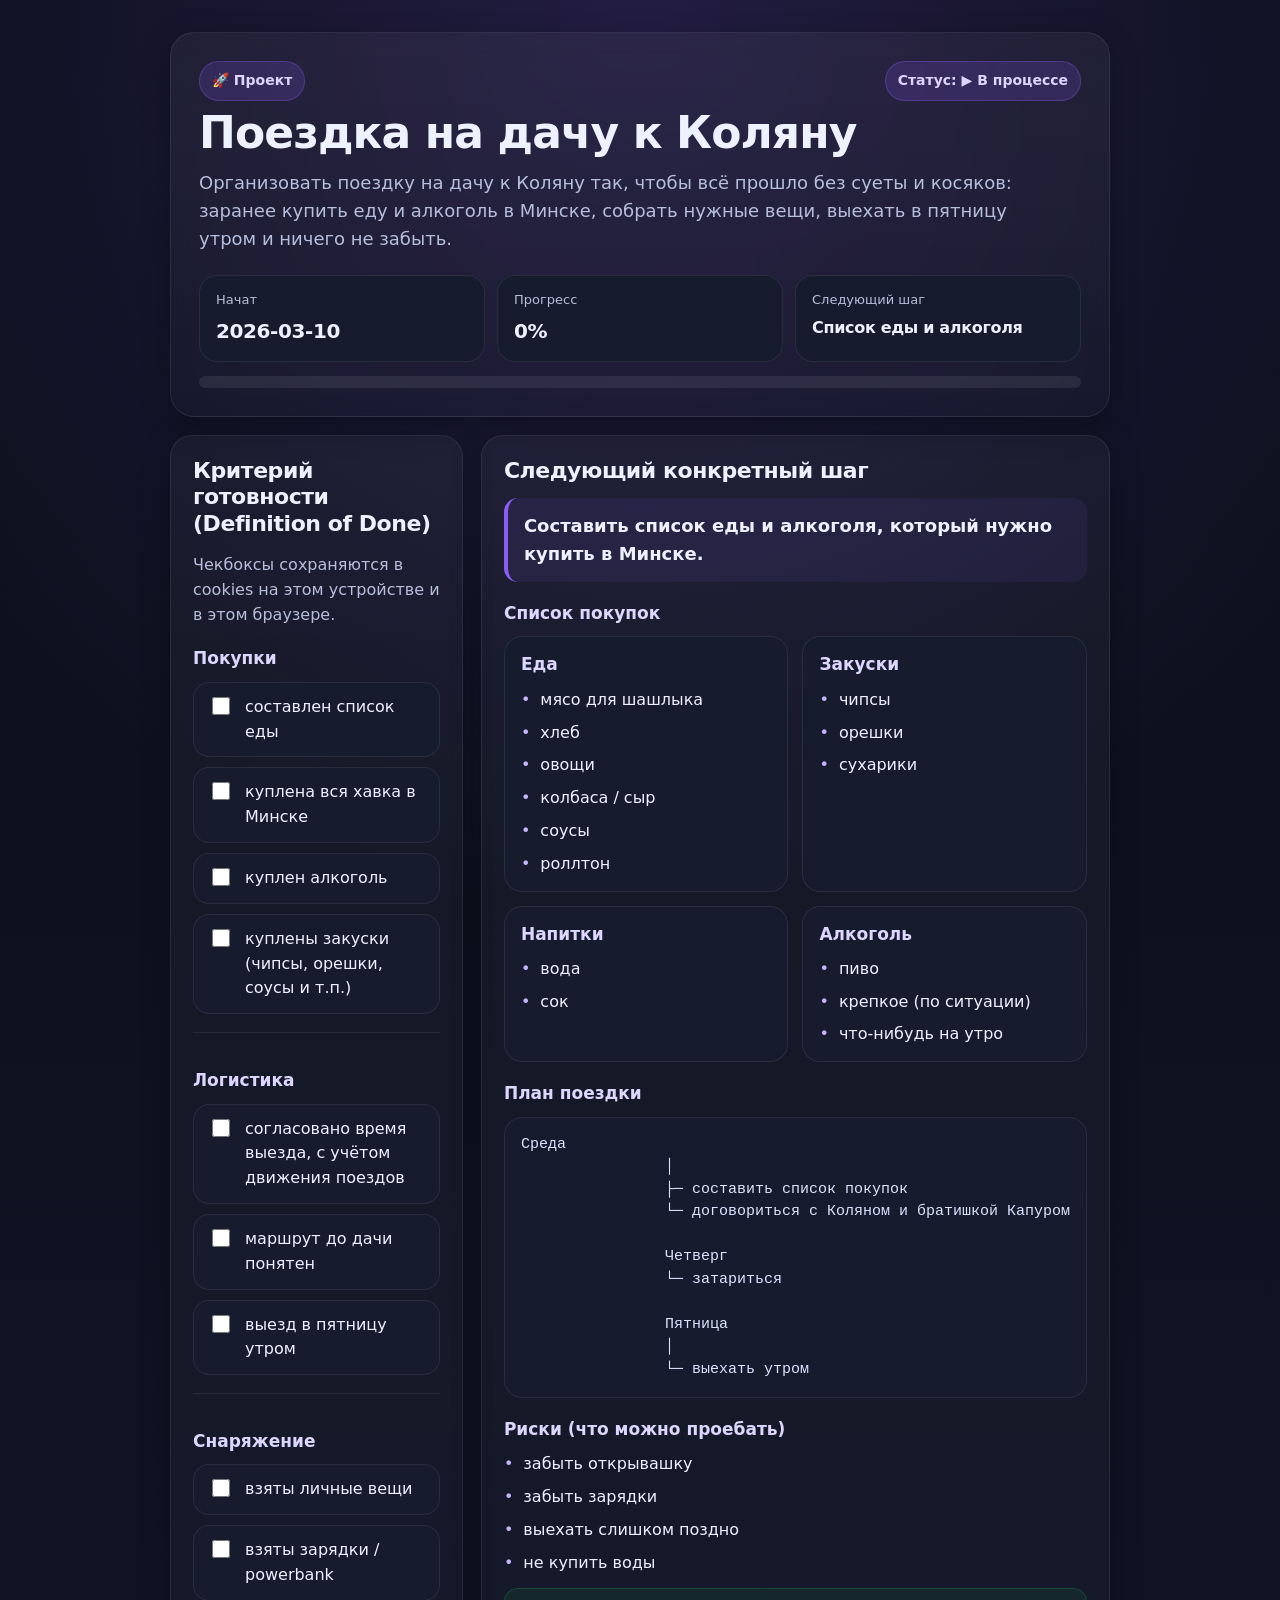
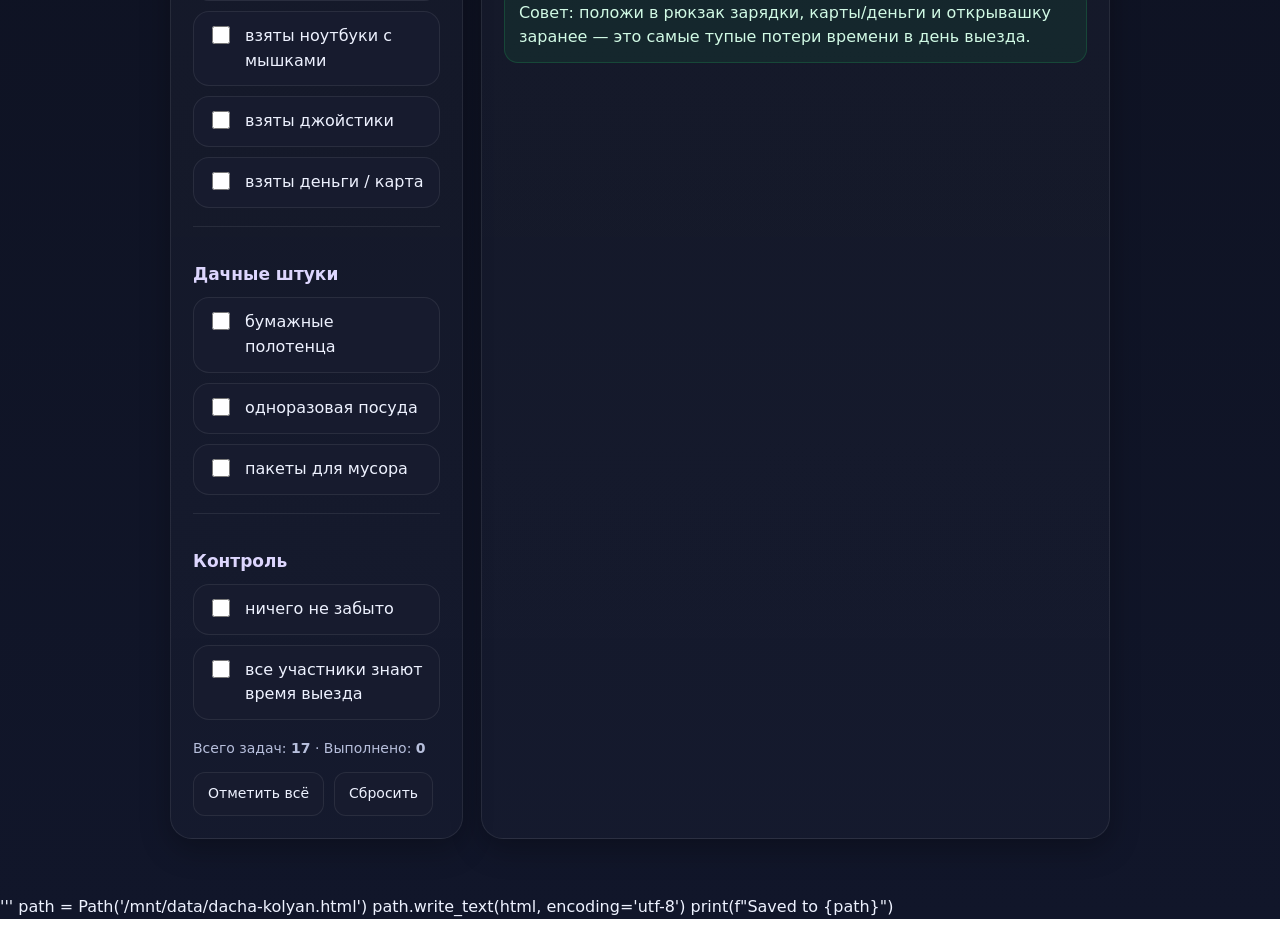
==== dacha-kolyan.html @ 81ea2a4b "add dacha-kolyan project" ====
<!doctype html>
<html lang="ru">
<head>
    <meta charset="UTF-8" />
    <meta name="viewport" content="width=device-width, initial-scale=1.0" />
    <title>Поездка на дачу к Коляну</title>
    <style>
        :root {
            --bg: #0f1220;
            --panel: #171b2e;
            --panel-2: #1e2440;
            --text: #eef2ff;
            --muted: #b7bfdc;
            --accent: #8b5cf6;
            --accent-2: #22c55e;
            --border: rgba(255,255,255,.08);
            --shadow: 0 10px 30px rgba(0,0,0,.28);
        }

        * { box-sizing: border-box; }
        html, body {
            margin: 0;
            padding: 0;
            background:
                    radial-gradient(circle at top, rgba(139,92,246,.18), transparent 35%),
                    linear-gradient(180deg, #0b0e19 0%, #11162a 100%);
            color: var(--text);
            font: 16px/1.55 Inter, ui-sans-serif, system-ui, -apple-system, Segoe UI, Roboto, Arial, sans-serif;
        }

        a { color: inherit; }

        .wrap {
            max-width: 980px;
            margin: 0 auto;
            padding: 32px 20px 56px;
        }

        .hero {
            background: linear-gradient(180deg, rgba(255,255,255,.05), rgba(255,255,255,.02));
            border: 1px solid var(--border);
            border-radius: 24px;
            padding: 28px;
            box-shadow: var(--shadow);
            backdrop-filter: blur(10px);
        }

        .hero-top {
            display: flex;
            gap: 14px;
            align-items: center;
            justify-content: space-between;
            flex-wrap: wrap;
            margin-bottom: 8px;
        }

        .badge {
            display: inline-flex;
            align-items: center;
            gap: 8px;
            background: rgba(139,92,246,.18);
            color: #ddd6fe;
            border: 1px solid rgba(139,92,246,.32);
            border-radius: 999px;
            padding: 8px 12px;
            font-size: 14px;
            font-weight: 600;
        }

        h1 {
            margin: 6px 0 12px;
            font-size: clamp(30px, 5vw, 44px);
            line-height: 1.1;
            letter-spacing: -.02em;
        }

        .lead {
            color: var(--muted);
            font-size: 18px;
            margin: 0;
            max-width: 76ch;
        }

        .stats {
            display: grid;
            grid-template-columns: repeat(3, minmax(0, 1fr));
            gap: 12px;
            margin-top: 22px;
        }

        .stat {
            background: var(--panel);
            border: 1px solid var(--border);
            border-radius: 18px;
            padding: 14px 16px;
        }

        .stat-label {
            color: var(--muted);
            font-size: 13px;
            margin-bottom: 6px;
        }

        .stat-value {
            font-size: 20px;
            font-weight: 700;
            letter-spacing: -.02em;
        }

        .grid {
            display: grid;
            grid-template-columns: 1.2fr .8fr;
            gap: 18px;
            margin-top: 18px;
        }

        .card {
            background: linear-gradient(180deg, rgba(255,255,255,.04), rgba(255,255,255,.02));
            border: 1px solid var(--border);
            border-radius: 22px;
            padding: 22px;
            box-shadow: var(--shadow);
        }

        h2 {
            margin: 0 0 14px;
            font-size: 22px;
            line-height: 1.2;
            letter-spacing: -.02em;
        }

        h3 {
            margin: 18px 0 10px;
            font-size: 17px;
            color: #ddd6fe;
        }

        .muted { color: var(--muted); }

        .todo-section + .todo-section {
            margin-top: 18px;
            padding-top: 16px;
            border-top: 1px solid var(--border);
        }

        .todo-list {
            display: grid;
            gap: 10px;
        }

        label.todo {
            display: flex;
            gap: 12px;
            align-items: flex-start;
            padding: 12px 14px;
            border: 1px solid var(--border);
            background: var(--panel);
            border-radius: 16px;
            cursor: pointer;
            transition: transform .12s ease, border-color .12s ease, background .12s ease;
        }

        label.todo:hover {
            transform: translateY(-1px);
            border-color: rgba(255,255,255,.16);
            background: var(--panel-2);
        }

        .todo input {
            margin-top: 2px;
            width: 18px;
            height: 18px;
            accent-color: var(--accent-2);
            flex: 0 0 auto;
            cursor: pointer;
        }

        .todo .text {
            flex: 1;
        }

        .todo.checked .text {
            text-decoration: line-through;
            color: #93a0c8;
        }

        .inline-note {
            margin-top: 12px;
            padding: 12px 14px;
            border-radius: 14px;
            background: rgba(34,197,94,.08);
            border: 1px solid rgba(34,197,94,.2);
            color: #d1fae5;
        }

        .next-step {
            font-size: 18px;
            font-weight: 600;
            padding: 14px 16px;
            border-left: 4px solid var(--accent);
            background: rgba(139,92,246,.08);
            border-radius: 14px;
        }

        .shopping {
            display: grid;
            grid-template-columns: repeat(2, minmax(0,1fr));
            gap: 14px;
        }

        .mini-card {
            background: var(--panel);
            border: 1px solid var(--border);
            border-radius: 18px;
            padding: 14px 16px;
        }

        ul.clean {
            list-style: none;
            padding: 0;
            margin: 0;
            display: grid;
            gap: 8px;
        }

        ul.clean li::before {
            content: "•";
            color: #c4b5fd;
            margin-right: 10px;
        }

        .plan {
            background: var(--panel);
            border: 1px solid var(--border);
            border-radius: 18px;
            padding: 16px;
            overflow-x: auto;
            font: 15px/1.5 ui-monospace, SFMono-Regular, Menlo, Consolas, monospace;
            white-space: pre;
            color: #dbe4ff;
        }

        .risk-list li::before { color: #fda4af; }

        .footer {
            display: flex;
            align-items: center;
            justify-content: space-between;
            gap: 12px;
            flex-wrap: wrap;
            margin-top: 18px;
            color: var(--muted);
            font-size: 14px;
        }

        .buttons {
            display: flex;
            gap: 10px;
            flex-wrap: wrap;
        }

        button {
            border: 1px solid var(--border);
            background: var(--panel);
            color: var(--text);
            border-radius: 12px;
            padding: 10px 14px;
            font: inherit;
            cursor: pointer;
            transition: background .12s ease, border-color .12s ease, transform .12s ease;
        }

        button:hover {
            background: var(--panel-2);
            border-color: rgba(255,255,255,.18);
            transform: translateY(-1px);
        }

        .progress {
            position: relative;
            height: 12px;
            border-radius: 999px;
            background: rgba(255,255,255,.08);
            overflow: hidden;
            margin-top: 14px;
        }

        .progress-bar {
            position: absolute;
            inset: 0 auto 0 0;
            width: 0%;
            background: linear-gradient(90deg, var(--accent), var(--accent-2));
            border-radius: inherit;
            transition: width .2s ease;
        }

        @media (max-width: 860px) {
            .grid { grid-template-columns: 1fr; }
            .stats, .shopping { grid-template-columns: 1fr; }
            .wrap { padding: 20px 14px 40px; }
            .hero, .card { padding: 18px; border-radius: 18px; }
        }
    </style>
</head>
<body>
<main class="wrap">
    <section class="hero">
        <div class="hero-top">
            <div class="badge">🚀 Проект</div>
            <div class="badge">Статус: ▶️ В процессе</div>
        </div>

        <h1>Поездка на дачу к Коляну</h1>
        <p class="lead">
            Организовать поездку на дачу к Коляну так, чтобы всё прошло без суеты и косяков:
            заранее купить еду и алкоголь в Минске, собрать нужные вещи, выехать в пятницу утром
            и ничего не забыть.
        </p>

        <div class="stats">
            <div class="stat">
                <div class="stat-label">Начат</div>
                <div class="stat-value">2026-03-10</div>
            </div>
            <div class="stat">
                <div class="stat-label">Прогресс</div>
                <div class="stat-value" id="progressText">0%</div>
            </div>
            <div class="stat">
                <div class="stat-label">Следующий шаг</div>
                <div class="stat-value" style="font-size:16px;font-weight:600;">Список еды и алкоголя</div>
            </div>
        </div>

        <div class="progress" aria-hidden="true">
            <div class="progress-bar" id="progressBar"></div>
        </div>
    </section>

    <section class="grid">
        <div class="card">
            <h2>Критерий готовности (Definition of Done)</h2>
            <p class="muted">Чекбоксы сохраняются в cookies на этом устройстве и в этом браузере.</p>

            <div class="todo-section">
                <h3>Покупки</h3>
                <div class="todo-list">
                    <label class="todo"><input type="checkbox" data-key="food-list"><span class="text">составлен список еды</span></label>
                    <label class="todo"><input type="checkbox" data-key="food-bought"><span class="text">куплена вся хавка в Минске</span></label>
                    <label class="todo"><input type="checkbox" data-key="alcohol-bought"><span class="text">куплен алкоголь</span></label>
                    <label class="todo"><input type="checkbox" data-key="snacks-bought"><span class="text">куплены закуски (чипсы, орешки, соусы и т.п.)</span></label>
                </div>
            </div>

            <div class="todo-section">
                <h3>Логистика</h3>
                <div class="todo-list">
                    <label class="todo"><input type="checkbox" data-key="departure-time"><span class="text">согласовано время выезда, с учётом движения поездов</span></label>
                    <label class="todo"><input type="checkbox" data-key="route-ready"><span class="text">маршрут до дачи понятен</span></label>
                    <label class="todo"><input type="checkbox" data-key="friday-morning"><span class="text">выезд в пятницу утром</span></label>
                </div>
            </div>

            <div class="todo-section">
                <h3>Снаряжение</h3>
                <div class="todo-list">
                    <label class="todo"><input type="checkbox" data-key="personal-items"><span class="text">взяты личные вещи</span></label>
                    <label class="todo"><input type="checkbox" data-key="chargers"><span class="text">взяты зарядки / powerbank</span></label>
                    <label class="todo"><input type="checkbox" data-key="laptops"><span class="text">взяты ноутбуки с мышками</span></label>
                    <label class="todo"><input type="checkbox" data-key="gamepads"><span class="text">взяты джойстики</span></label>
                    <label class="todo"><input type="checkbox" data-key="money"><span class="text">взяты деньги / карта</span></label>
                </div>
            </div>

            <div class="todo-section">
                <h3>Дачные штуки</h3>
                <div class="todo-list">
                    <label class="todo"><input type="checkbox" data-key="towels"><span class="text">бумажные полотенца</span></label>
                    <label class="todo"><input type="checkbox" data-key="tableware"><span class="text">одноразовая посуда</span></label>
                    <label class="todo"><input type="checkbox" data-key="trash-bags"><span class="text">пакеты для мусора</span></label>
                </div>
            </div>

            <div class="todo-section">
                <h3>Контроль</h3>
                <div class="todo-list">
                    <label class="todo"><input type="checkbox" data-key="nothing-forgotten"><span class="text">ничего не забыто</span></label>
                    <label class="todo"><input type="checkbox" data-key="everyone-knows"><span class="text">все участники знают время выезда</span></label>
                </div>
            </div>

            <div class="footer">
                <div>Всего задач: <strong id="totalTasks">0</strong> · Выполнено: <strong id="doneTasks">0</strong></div>
                <div class="buttons">
                    <button type="button" id="checkAllBtn">Отметить всё</button>
                    <button type="button" id="resetBtn">Сбросить</button>
                </div>
            </div>
        </div>

        <div class="card">
            <h2>Следующий конкретный шаг</h2>
            <div class="next-step">Составить список еды и алкоголя, который нужно купить в Минске.</div>

            <h3>Список покупок</h3>
            <div class="shopping">
                <div class="mini-card">
                    <h3 style="margin-top:0">Еда</h3>
                    <ul class="clean">
                        <li>мясо для шашлыка</li>
                        <li>хлеб</li>
                        <li>овощи</li>
                        <li>колбаса / сыр</li>
                        <li>соусы</li>
                        <li>роллтон</li>
                    </ul>
                </div>
                <div class="mini-card">
                    <h3 style="margin-top:0">Закуски</h3>
                    <ul class="clean">
                        <li>чипсы</li>
                        <li>орешки</li>
                        <li>сухарики</li>
                    </ul>
                </div>
                <div class="mini-card">
                    <h3 style="margin-top:0">Напитки</h3>
                    <ul class="clean">
                        <li>вода</li>
                        <li>сок</li>
                    </ul>
                </div>
                <div class="mini-card">
                    <h3 style="margin-top:0">Алкоголь</h3>
                    <ul class="clean">
                        <li>пиво</li>
                        <li>крепкое (по ситуации)</li>
                        <li>что-нибудь на утро</li>
                    </ul>
                </div>
            </div>

            <h3>План поездки</h3>
            <div class="plan">Среда
                │
                ├─ составить список покупок
                └─ договориться с Коляном и братишкой Капуром

                Четверг
                └─ затариться

                Пятница
                │
                └─ выехать утром</div>

            <h3>Риски (что можно проебать)</h3>
            <ul class="clean risk-list">
                <li>забыть открывашку</li>
                <li>забыть зарядки</li>
                <li>выехать слишком поздно</li>
                <li>не купить воды</li>
            </ul>

            <div class="inline-note">
                Совет: положи в рюкзак зарядки, карты/деньги и открывашку заранее — это самые тупые потери времени в день выезда.
            </div>
        </div>
    </section>
</main>

<script>
    const COOKIE_PREFIX = 'kolyan-trip-';
    const COOKIE_DAYS = 365;

    function setCookie(name, value, days) {
        const date = new Date();
        date.setTime(date.getTime() + (days * 24 * 60 * 60 * 1000));
        document.cookie = `${encodeURIComponent(name)}=${encodeURIComponent(value)}; expires=${date.toUTCString()}; path=/; SameSite=Lax`;
    }

    function getCookie(name) {
        const encoded = encodeURIComponent(name) + '=';
        const cookies = document.cookie.split(';');
        for (let c of cookies) {
            c = c.trim();
            if (c.indexOf(encoded) === 0) {
                return decodeURIComponent(c.substring(encoded.length));
            }
        }
        return null;
    }

    function deleteCookie(name) {
        document.cookie = `${encodeURIComponent(name)}=; expires=Thu, 01 Jan 1970 00:00:00 GMT; path=/; SameSite=Lax`;
    }

    const checkboxes = Array.from(document.querySelectorAll('input[type="checkbox"][data-key]'));
    const progressText = document.getElementById('progressText');
    const progressBar = document.getElementById('progressBar');
    const totalTasks = document.getElementById('totalTasks');
    const doneTasks = document.getElementById('doneTasks');
    const resetBtn = document.getElementById('resetBtn');
    const checkAllBtn = document.getElementById('checkAllBtn');

    function updateVisualState(checkbox) {
        const label = checkbox.closest('label.todo');
        label.classList.toggle('checked', checkbox.checked);
    }

    function updateProgress() {
        const total = checkboxes.length;
        const done = checkboxes.filter(cb => cb.checked).length;
        const percent = total ? Math.round(done / total * 100) : 0;

        totalTasks.textContent = total;
        doneTasks.textContent = done;
        progressText.textContent = `${percent}%`;
        progressBar.style.width = `${percent}%`;
    }

    function loadState() {
        checkboxes.forEach(cb => {
            const saved = getCookie(COOKIE_PREFIX + cb.dataset.key);
            cb.checked = saved === '1';
            updateVisualState(cb);
        });
        updateProgress();
    }

    function saveState(checkbox) {
        setCookie(COOKIE_PREFIX + checkbox.dataset.key, checkbox.checked ? '1' : '0', COOKIE_DAYS);
        updateVisualState(checkbox);
        updateProgress();
    }

    checkboxes.forEach(cb => {
        cb.addEventListener('change', () => saveState(cb));
    });

    resetBtn.addEventListener('click', () => {
        checkboxes.forEach(cb => {
            cb.checked = false;
            deleteCookie(COOKIE_PREFIX + cb.dataset.key);
            updateVisualState(cb);
        });
        updateProgress();
    });

    checkAllBtn.addEventListener('click', () => {
        checkboxes.forEach(cb => {
            cb.checked = true;
            setCookie(COOKIE_PREFIX + cb.dataset.key, '1', COOKIE_DAYS);
            updateVisualState(cb);
        });
        updateProgress();
    });

    loadState();
</script>
</body>
</html>
'''

path = Path('/mnt/data/dacha-kolyan.html')
path.write_text(html, encoding='utf-8')
print(f"Saved to {path}")
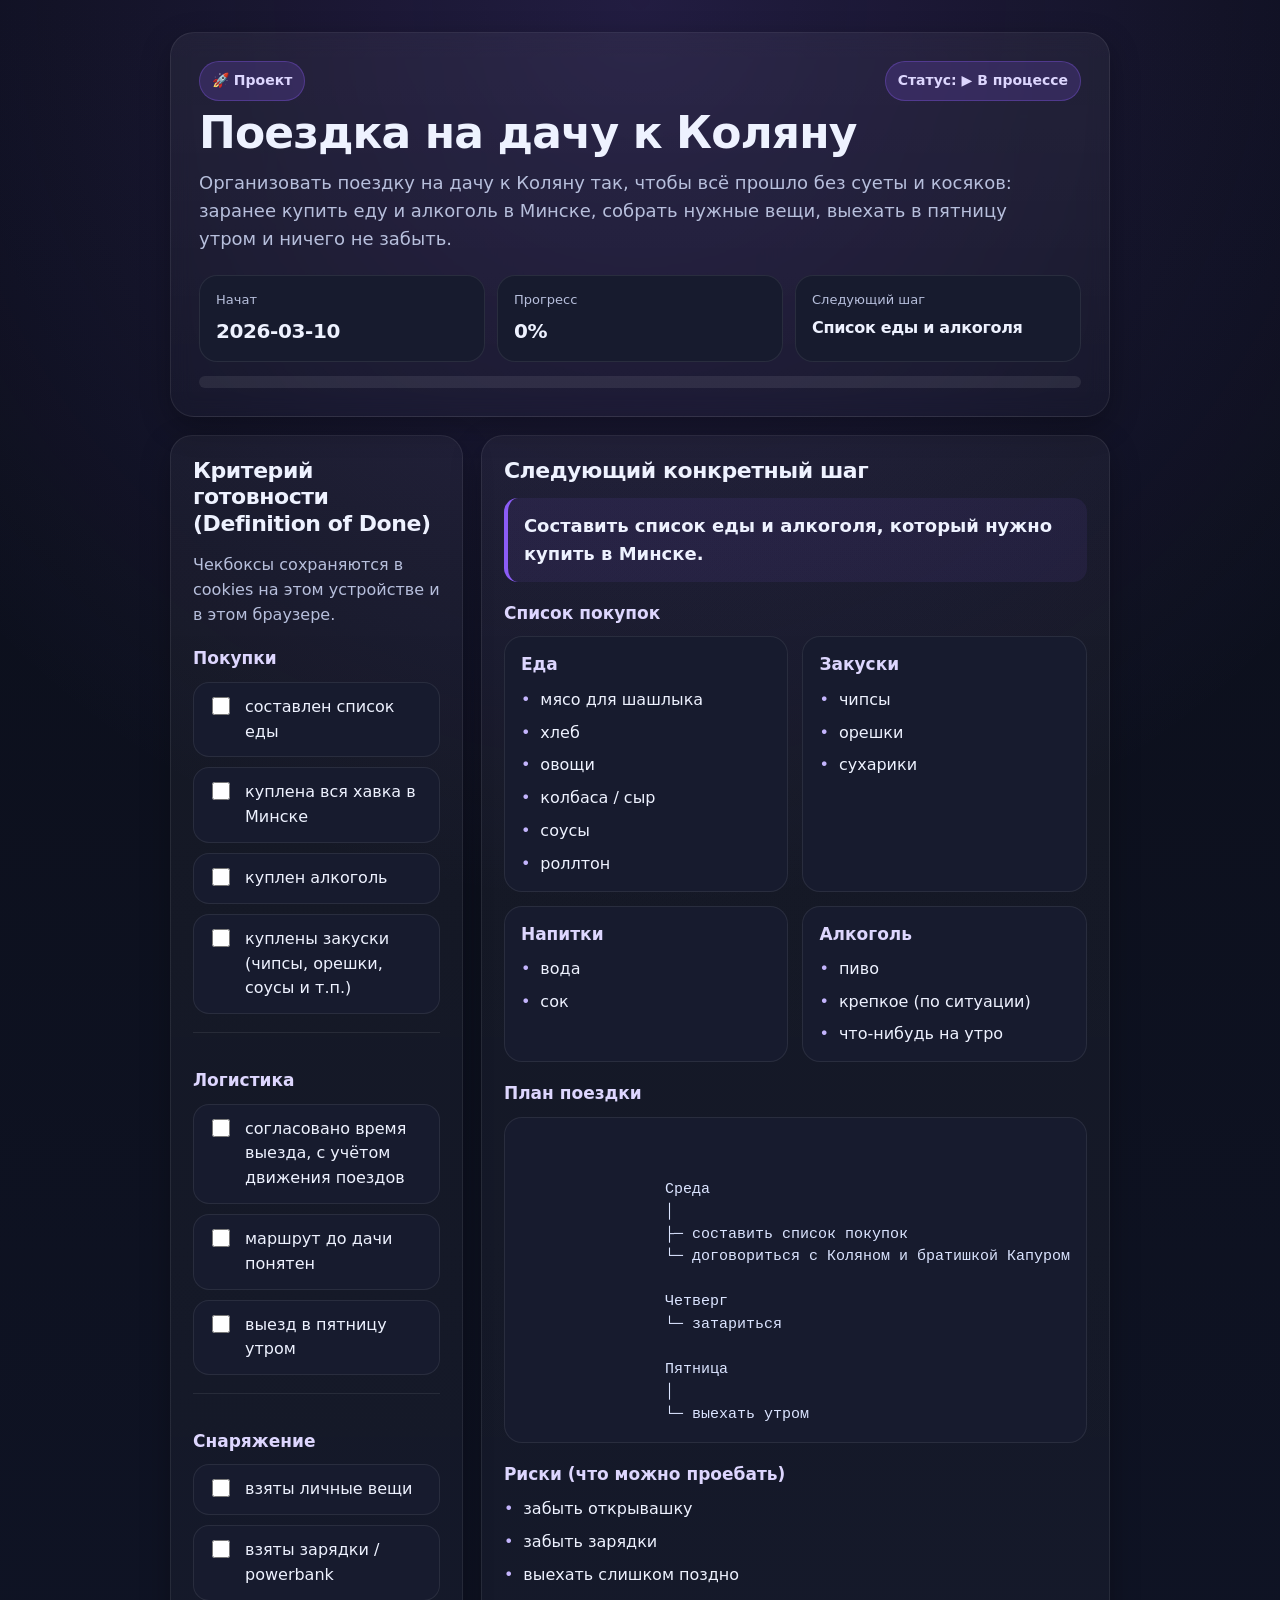
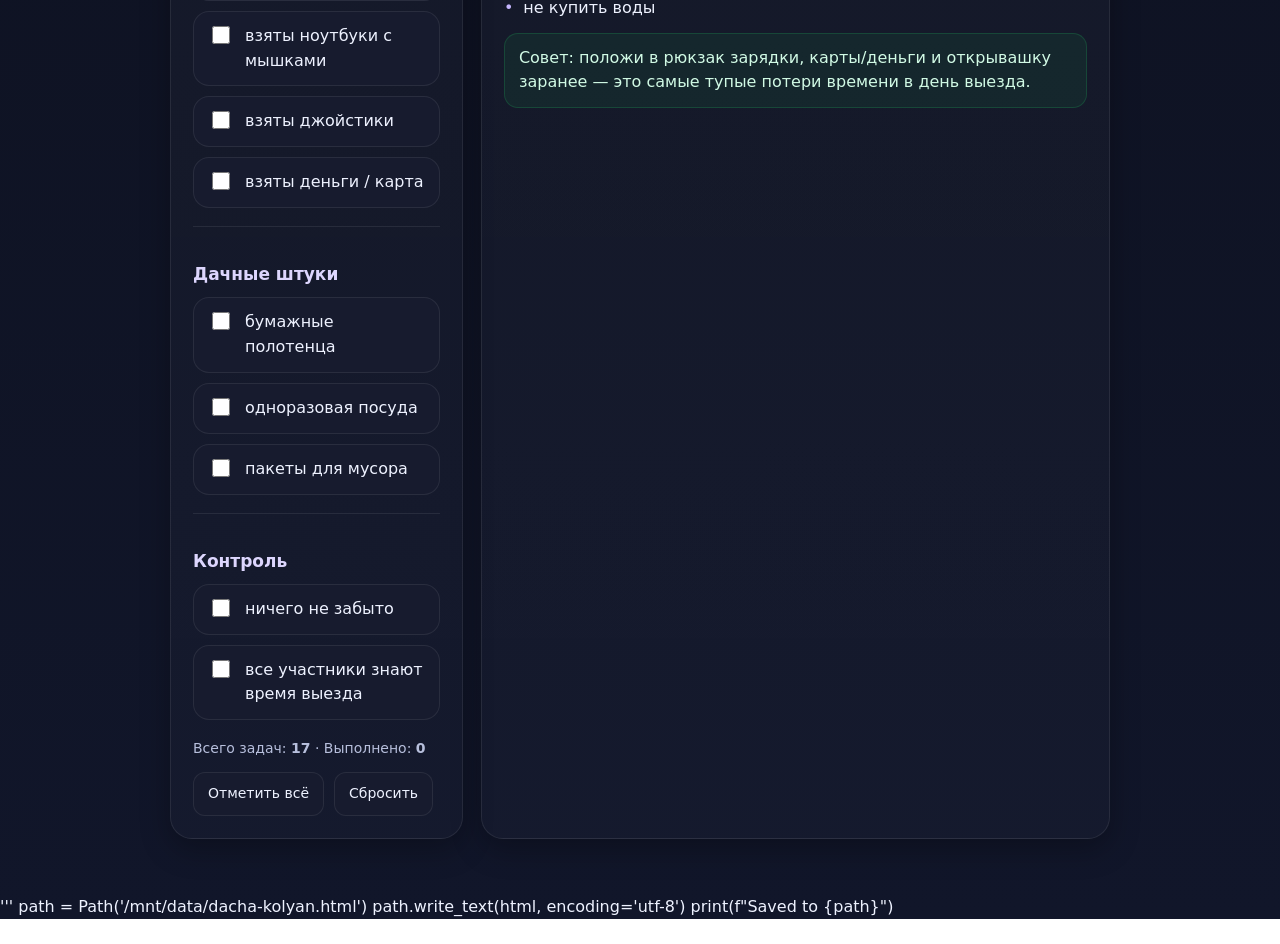
==== commit 5a34c7cf: "fix: dacha-kolyan plan" ====
--- a/dacha-kolyan.html
+++ b/dacha-kolyan.html
@@ -441,7 +441,9 @@
             </div>
 
             <h3>План поездки</h3>
-            <div class="plan">Среда
+            <div class="plan">
+
+                Среда
                 │
                 ├─ составить список покупок
                 └─ договориться с Коляном и братишкой Капуром
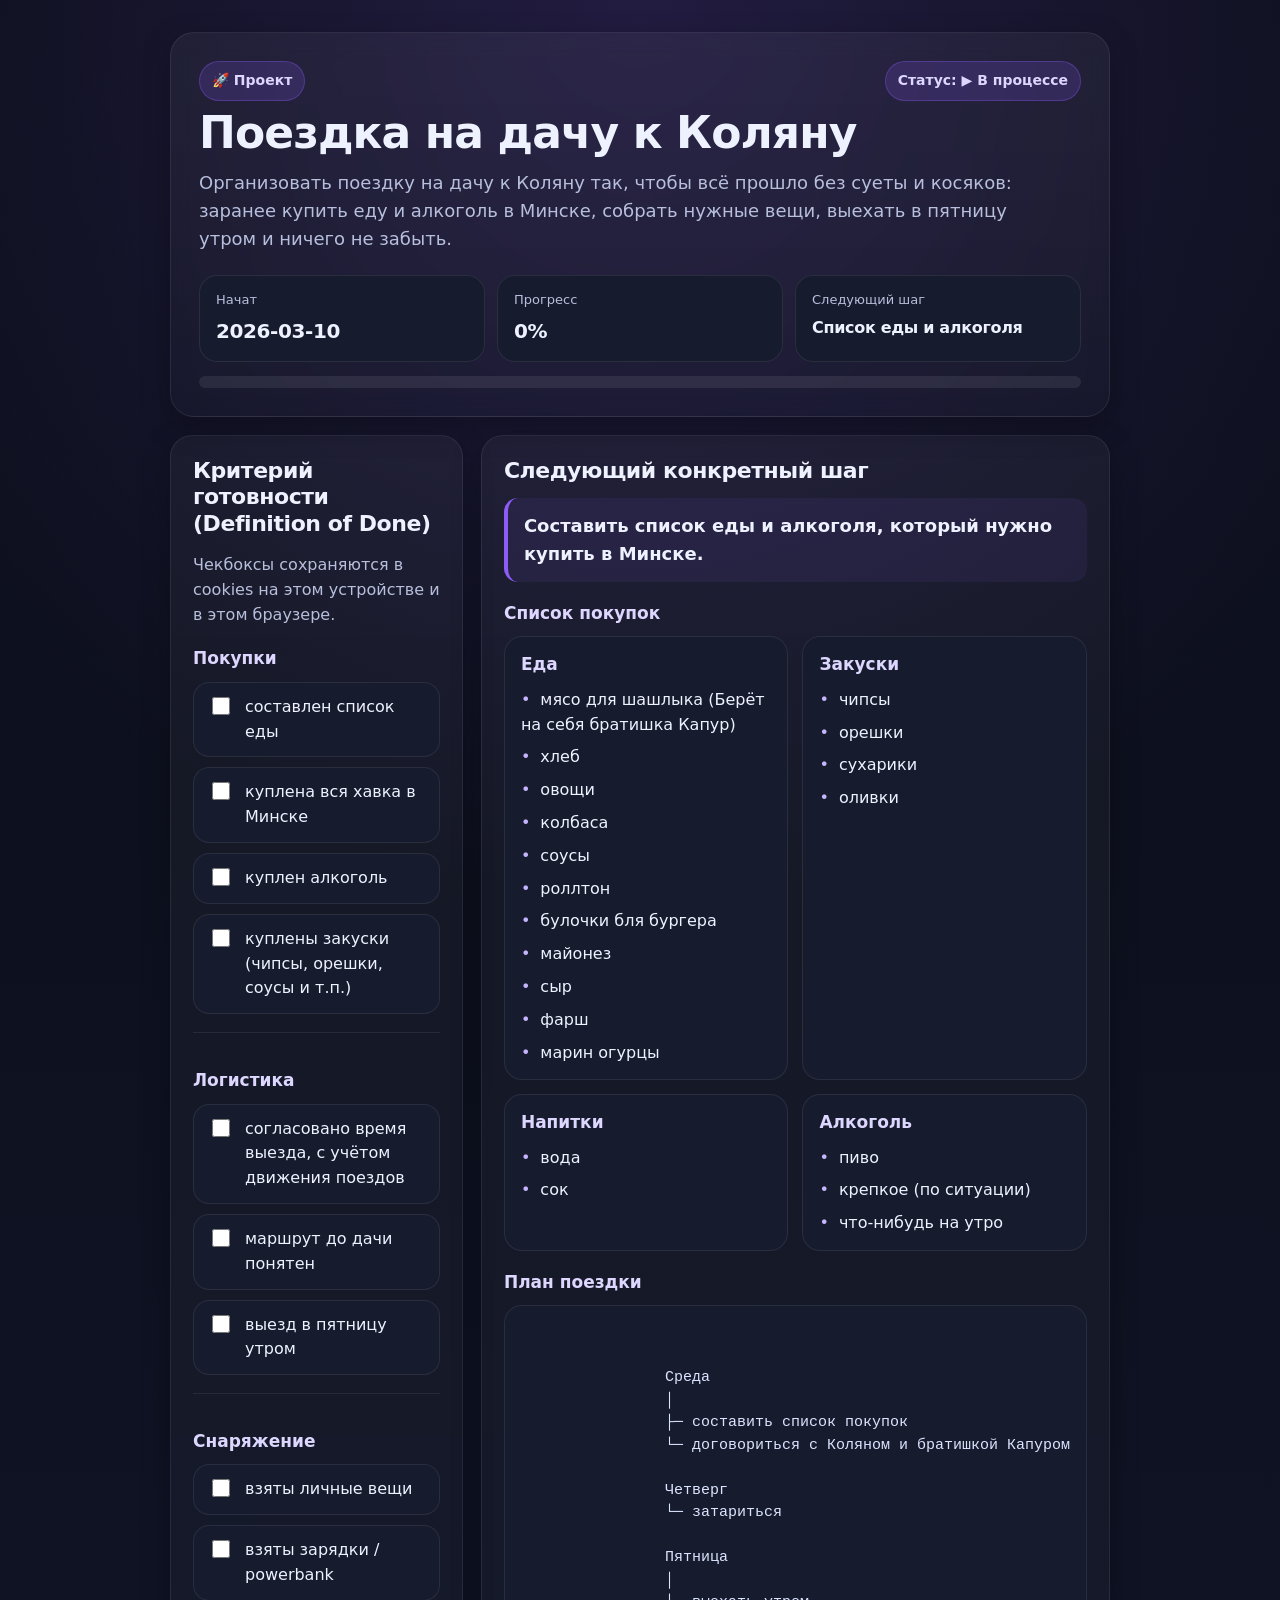
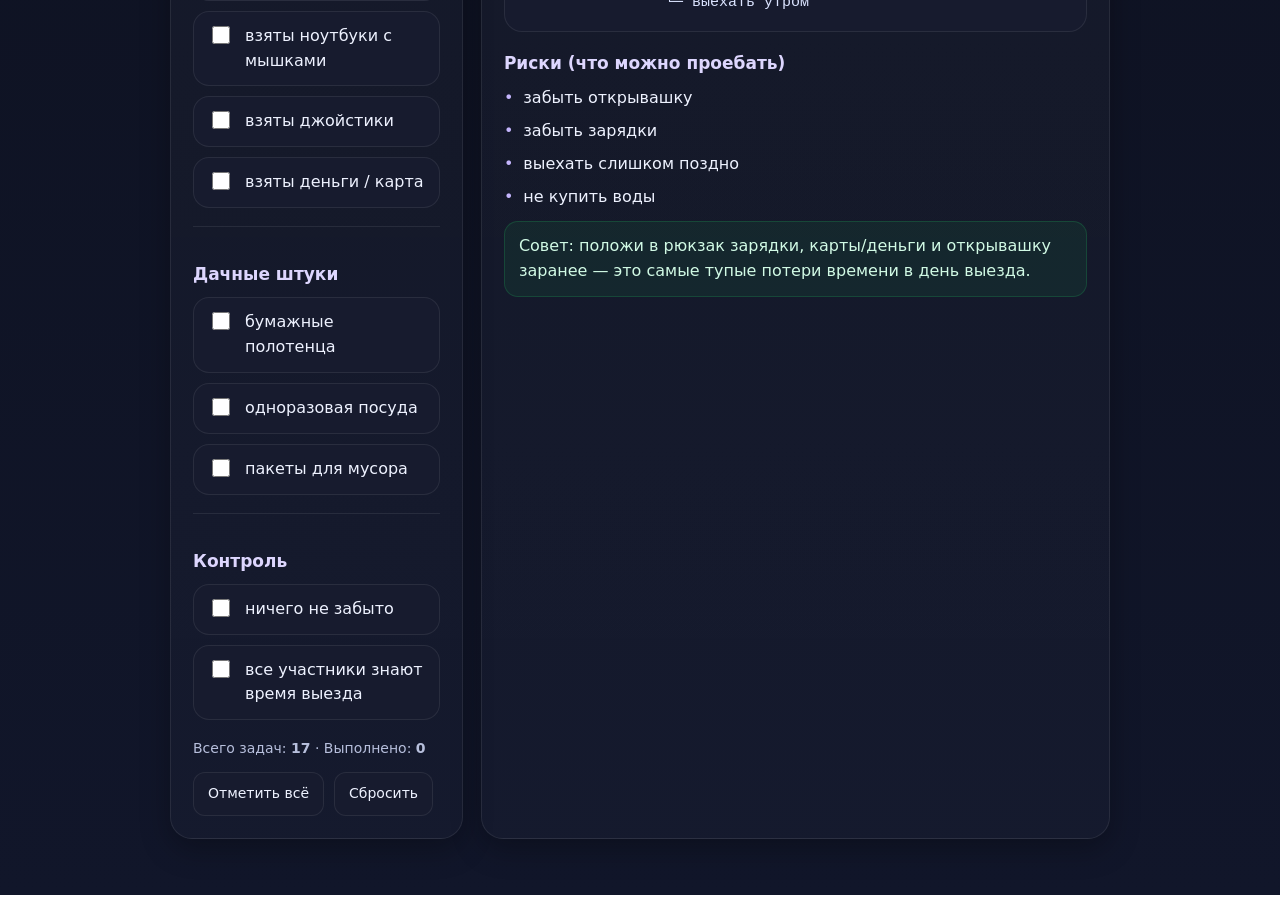
==== commit e5de654f: "add: список покупок" ====
--- a/dacha-kolyan.html
+++ b/dacha-kolyan.html
@@ -407,12 +407,18 @@
                 <div class="mini-card">
                     <h3 style="margin-top:0">Еда</h3>
                     <ul class="clean">
-                        <li>мясо для шашлыка</li>
+                        <li>мясо для шашлыка (Берёт на себя братишка Капур)</li>
                         <li>хлеб</li>
                         <li>овощи</li>
-                        <li>колбаса / сыр</li>
+                        <li>колбаса</li>
                         <li>соусы</li>
                         <li>роллтон</li>
+                        <li>булочки бля бургера</li>
+                        <li>майонез</li>
+                        <li>сыр</li>
+                        <li>фарш</li>
+                        <li>марин огурцы</li>
+
                     </ul>
                 </div>
                 <div class="mini-card">
@@ -421,6 +427,7 @@
                         <li>чипсы</li>
                         <li>орешки</li>
                         <li>сухарики</li>
+                        <li>оливки</li>
                     </ul>
                 </div>
                 <div class="mini-card">
@@ -561,8 +568,3 @@
 </script>
 </body>
 </html>
-'''
-
-path = Path('/mnt/data/dacha-kolyan.html')
-path.write_text(html, encoding='utf-8')
-print(f"Saved to {path}")
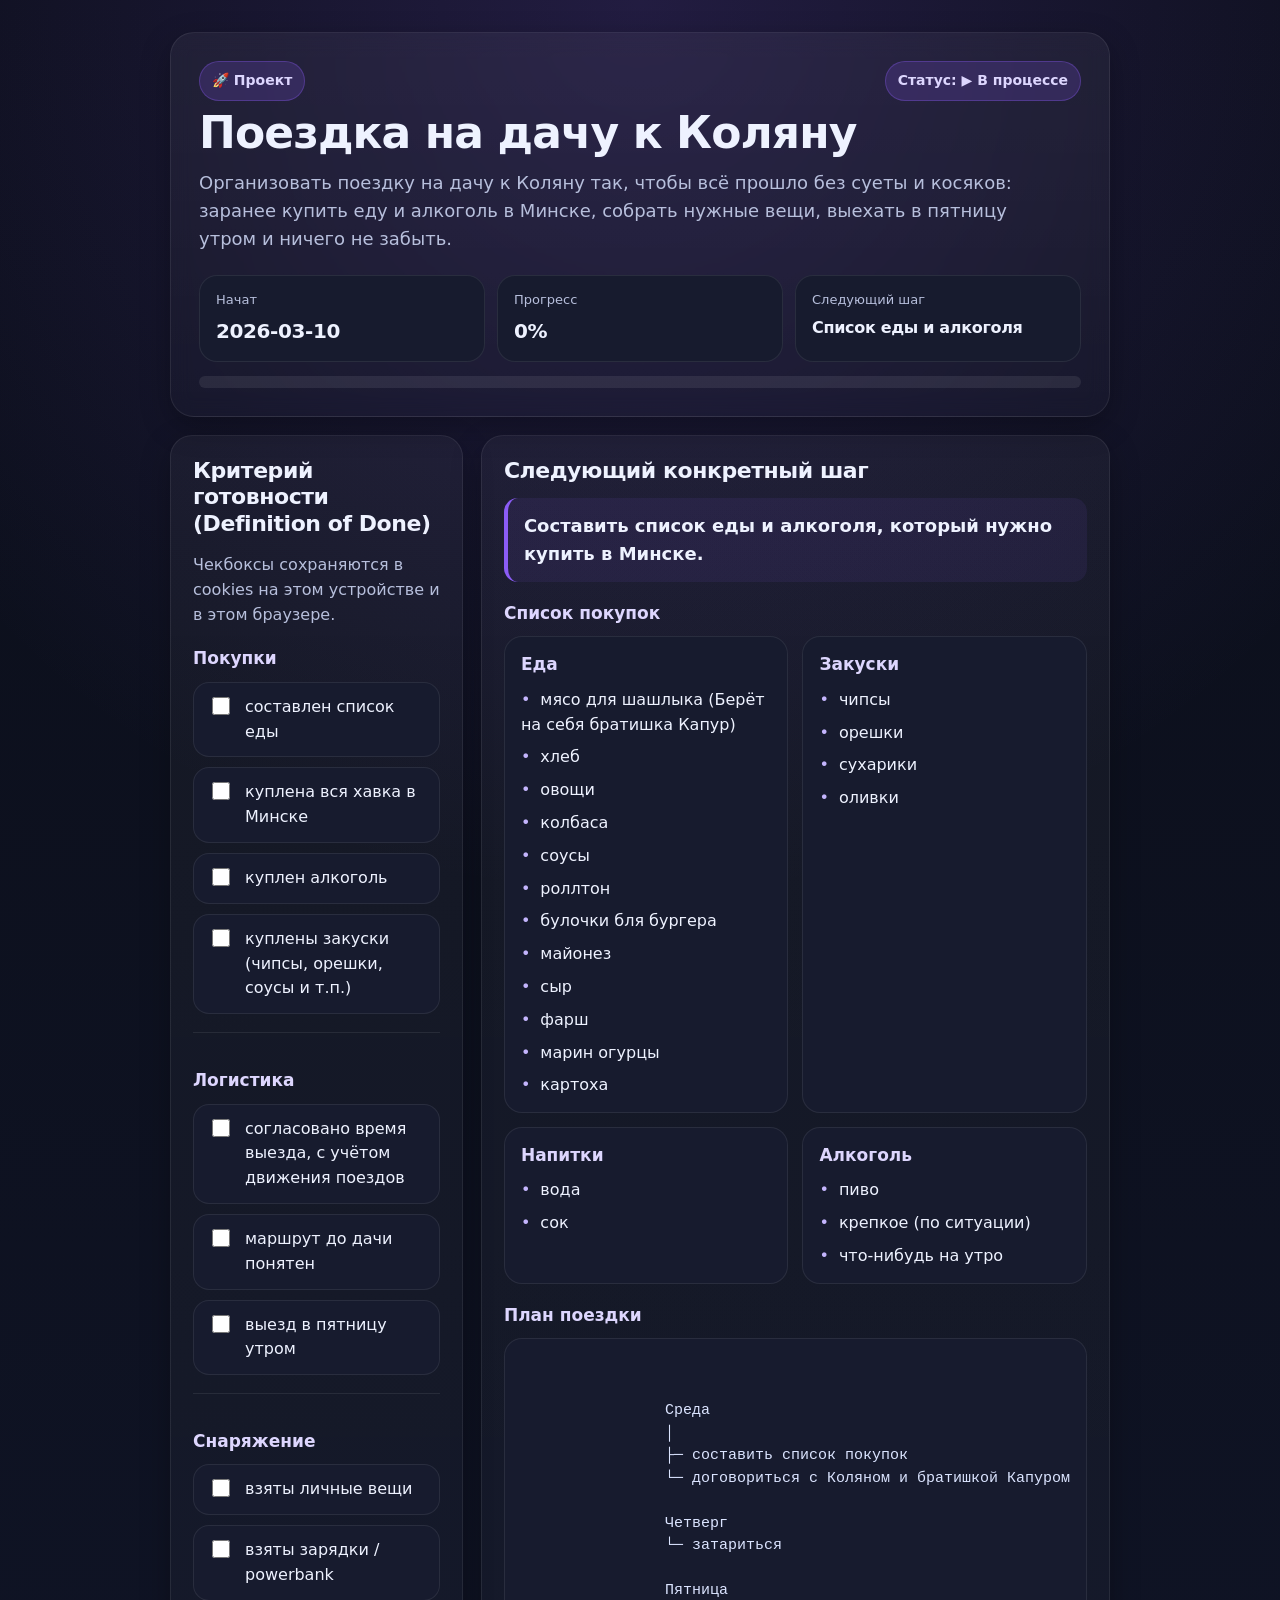
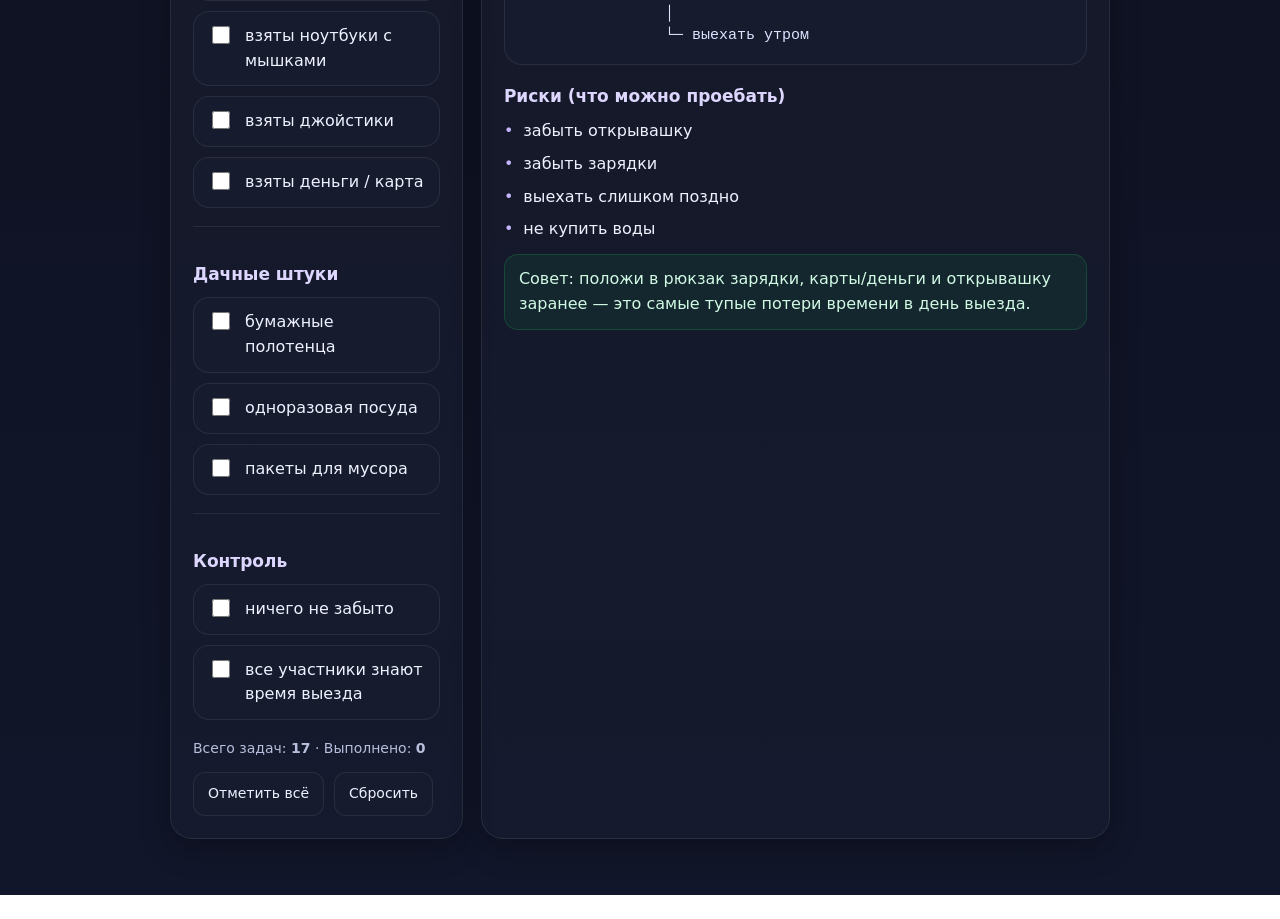
==== commit 6e618b3c: "add: картоха" ====
--- a/dacha-kolyan.html
+++ b/dacha-kolyan.html
@@ -418,7 +418,7 @@
                         <li>сыр</li>
                         <li>фарш</li>
                         <li>марин огурцы</li>
-
+                        <li>картоха</li>
                     </ul>
                 </div>
                 <div class="mini-card">
